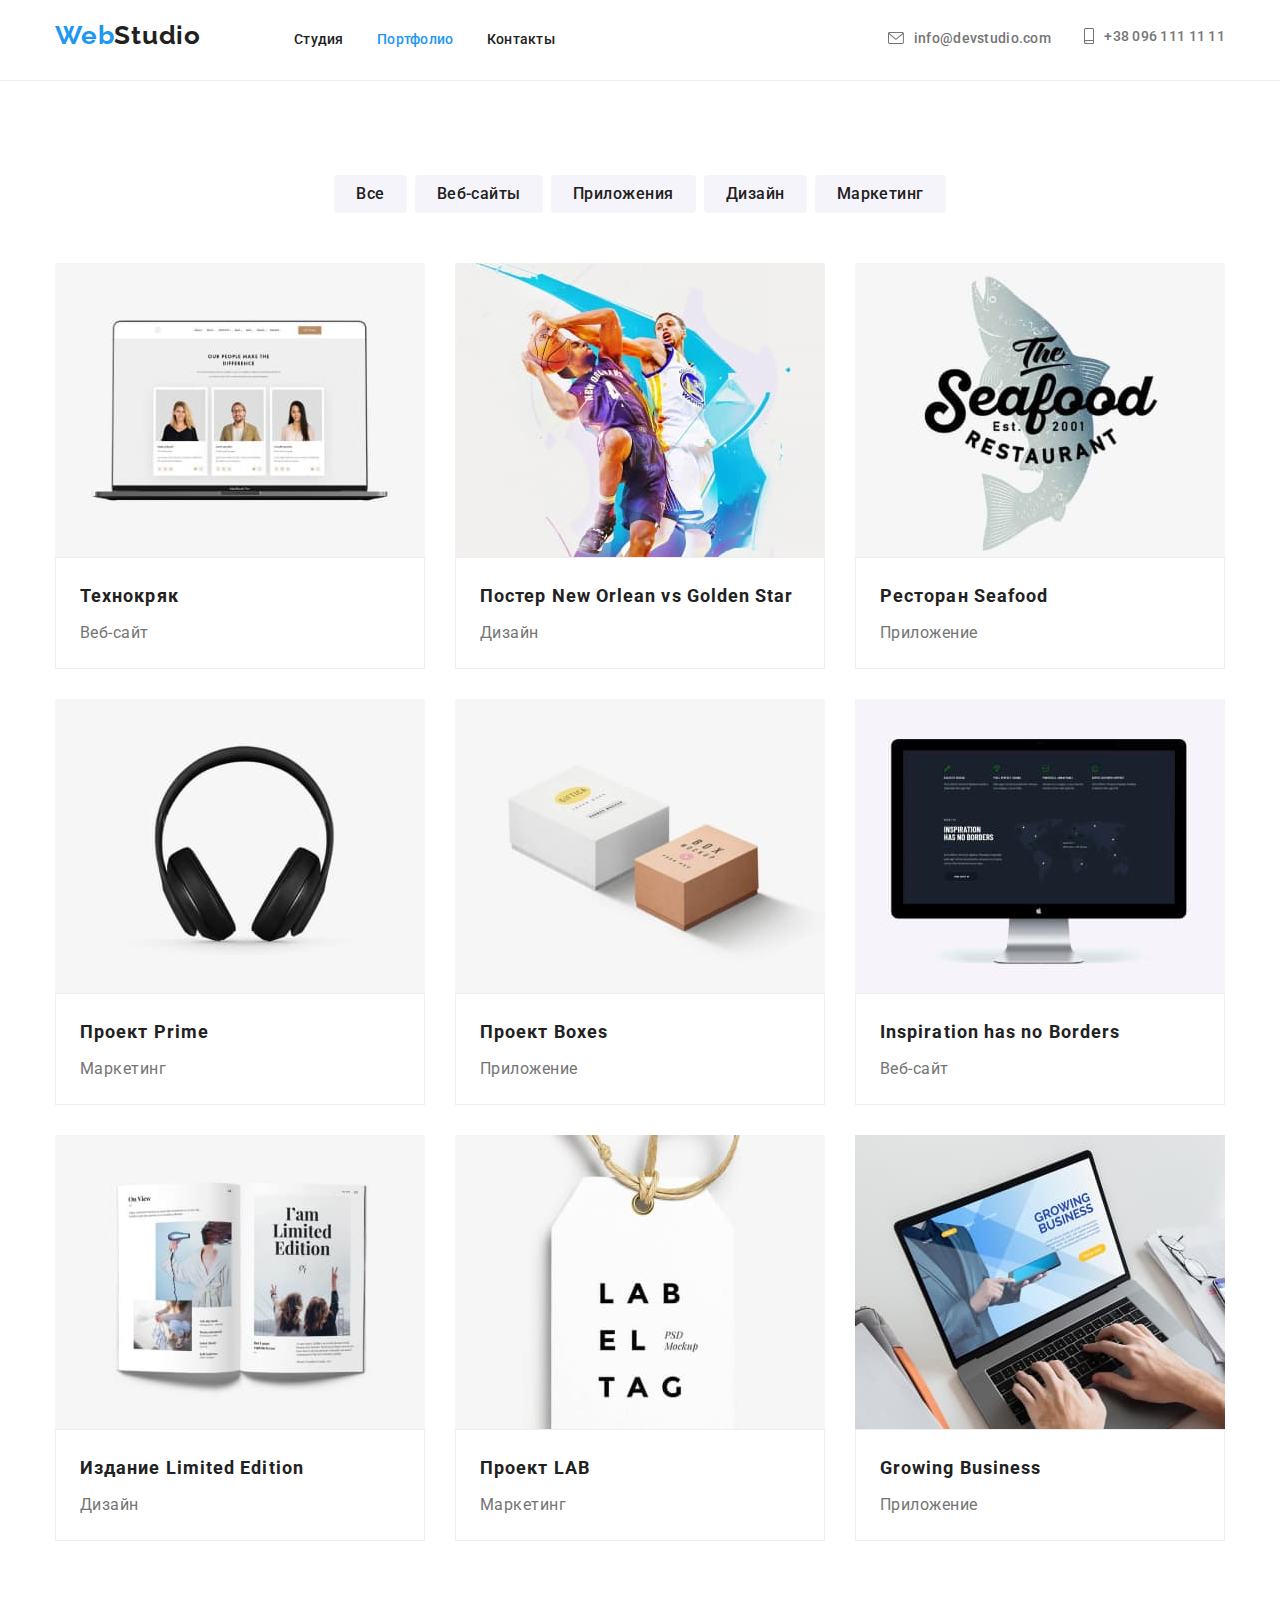
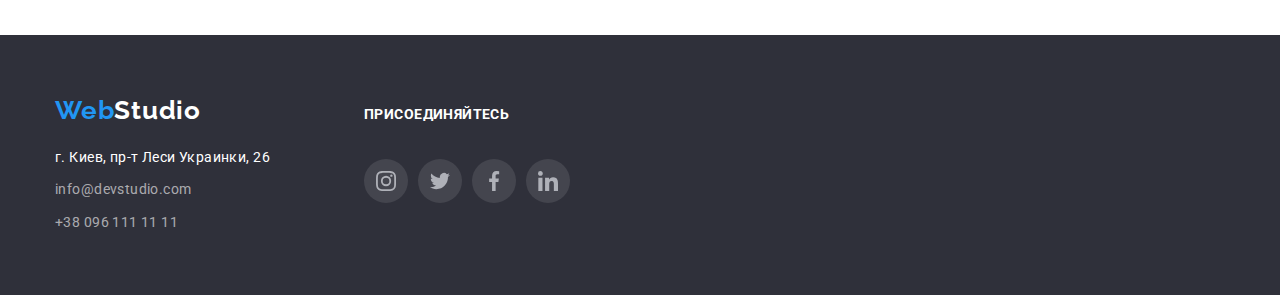
==== portfolio.html @ 9ea5a052 "Виконання дз" ====
<!DOCTYPE html>
<html lang="ru">

<head>
    <meta charset="UTF-8">
    <meta http-equiv="X-UA-Compatible" content="IE=edge">
    <meta name="viewport" content="width=device-width, initial-scale=1.0">
    <title>Портфолио</title>
    <link rel="preconnect" href="https://fonts.googleapis.com">
    <link rel="preconnect" href="https://fonts.gstatic.com" crossorigin>
    <link href="https://fonts.googleapis.com/css2?family=Raleway:wght@700&family=Roboto:wght@400;500;700;900&display=swap"
        rel="stylesheet">
<link rel="stylesheet" href="https://cdnjs.cloudflare.com/ajax/libs/modern-normalize/1.0.0/modern-normalize.min.css">
    <link rel="stylesheet" href="css/styles.css">
</head>

<body>
    <!--Шапка-->
<header>
    <div class="container container-1">
        <a href="" class="logo" lang="en">Web<span class="logo-color">Studio</span></a>
        <nav>
            <ul class="list-nav">
                <li class="position"><a href="./index.html" class="link ">Студия</a></li>
                <li class="position"><a href="./portfolio.html" class="link active-page">Портфолио</a> </li>
                <li class="position"><a href="" class="link">Контакты</a></li>
            </ul>
        </nav>
        <ul class="contacts">
            <li class="position">
                <a href="mailto:info@devstudio.com" class="contact-link"> <svg class="click" width="16" height="12">
                        <use href="images/icons.svg/contacts.svg#icon-envelope"></use>
                    </svg>info@devstudio.com</a>
            </li>
            <li class="position">
                </a>
                <a href="tel:+380961111111" class="contact-link"> <svg class="click" width="10" height="16">
                        <use href="images/icons.svg/contacts.svg#icon-smartphone"></use>
                    </svg>+38 096 111 11 11</a>
            </li>
        </ul>
    </div>
</header>
    <main>
        <section class="section"><div class="container">
            <ul class="portfolio-list" >
                <li  class="portfolio"><button type="button" class="buttons">Все</button></li>
                <li  class="portfolio"><button type="button" class="buttons">Веб-сайты</button></li>
                <li  class="portfolio"><button type="button" class="buttons">Приложения</button></li>
                <li  class="portfolio"><button type="button" class="buttons">Дизайн</button></li>
                <li  class="portfolio"><button type="button" class="buttons">Маркетинг</button></li>
            </ul>
            <ul class="picture-list">
                    <li class="work-list"><a href="" class="work"><img src="images/project-1.jpg" alt="picture" width="370">
                        <div class="element"><h3 class="work-name">Технокряк</h3>
                        <p class="title">Веб-сайт</p></div></a></li>
                    <li  class="work-list"><a href="" class="work"> <img src="images/project-2.jpg" alt="picture"  width="370">
                        <div class="element"><h3 class="work-name">Постер New Orlean vs Golden Star</h3>
                         <p class="title">Дизайн</p></div></a> </li>
                    <li  class="work-list"><a href="" class="work"> <img src="images/project-3.jpg" alt="picture"  width="370">  
                        <div class="element"><h3 class="work-name">Ресторан Seafood</h3>
                         <p class="title">Приложение</p></div></a> </li>
                    <li  class="work-list"><a href="" class="work"> <img src="images/project-4.jpg" alt="picture"  width="370">
                        <div class="element"><h3 class="work-name">Проект Prime</h3>
                         <p class="title">Маркетинг</p></div></a> </li>
                    <li  class="work-list"><a href="" class="work"> <img src="images/project-5.jpg" alt="picture"  width="370">
                        <div class="element"><h3 class="work-name">Проект Boxes</h3>
                         <p class="title">Приложение</p></div></a> </li>
                    <li  class="work-list"><a href="" class="work"> <img src="images/project-6.jpg" alt="picture"  width="370">
                        <div class="element"><h3 class="work-name">Inspiration has no Borders </h3>
                         <p class="title">Веб-сайт</p></div></a> </li>
                    <li  class="work-list"><a href="" class="work"> <img src="images/project-7.jpg" alt="picture"  width="370">
                        <div class="element"><h3 class="work-name">Издание Limited Edition</h3>
                         <p class="title">Дизайн</p></div></a> </li>
                    <li  class="work-list"><a href="" class="work"> <img src="images/project-8.jpg" alt="picture"  width="370">
                        <div class="element"><h3 class="work-name">Проект LAB</h3>
                         <p class="title">Маркетинг</p></div></a></li>
                    <li  class="work-list"><a href="" class="work"> <img src="images/project-9.jpg" alt="picture"  width="370">
                        <div class="element"><h3 class="work-name">Growing Business</h3>
                         <p class="title">Приложение</p></div></a></li>
            </ul></div>
    </main>
        </section>

<footer class="footer">
    <div class="container container-1">
        <div><a href="" class="logo" lang="en">Web<span class="logo-colors">Studio</span></a>
            <address class="address">
                г. Киев, пр-т Леси Украинки, 26
                <ul class="address-nav">
                    <li><a href="mailto:info@devstudio.com" class="contact-links ">info@devstudio.com</a></li>
                    <li class="imail"><a href="tel:+380961111111" class="contact-links">+38 096 111 11 11</a></li>
                </ul>
            </address>
        </div>
        <section class="block-footer">
            <p class="welcome">присоединяйтесь</p>
            <ul class="social-list">
                <li class="social"><a href="#" class="masters" aria-label="instagram">
                        <svg class="icons" width="20" height="20">
                            <use href="./images/icons.svg/sprite.svg#instagram" class="instagram"></use>
                        </svg></a>
                </li>
                <li class="social"><a href="#" class="masters" aria-label=" twitter">
                        <svg class="icons" width="20" height="20">
                            <use href="./images/icons.svg/sprite.svg#twitter" class=" twitter"></use>
                        </svg></a>
                </li>
                <li class="social"><a href="#" class="masters" aria-label="facebook">
                        <svg class="icons" width="20" height="20">
                            <use href="./images/icons.svg/sprite.svg#facebook" class="facebook"></use>
                        </svg></a>
                </li>
                <li class="social"><a href="#" class="masters" aria-label="linkedin">
                        <svg class="icons" width="20" height="20">
                            <use href="./images/icons.svg/sprite.svg#linkedin" class="linkedin"></use>
                        </svg></a>
                </li>
            </ul>
        </section>
    </div>

</footer>

</body>

</html>
---- css/styles.css ----
/*Cтили для index.html i portfolio.html*/
:root {
  --title-text-color: #212121;
  --primary-text-color: #757575;
  --accent-color: #2196f3;
  --primary-white-color: #ffffff;
}

body {
  font-family: 'Roboto', sans-serif;
  color: var(--title-text-color);
  background: var(--title-white-color);
}
ul {
  list-style: none;
}

ul,
h1,
h2,
h3,
h4,
h5,
h6,
p {
  margin: 0;
  padding-left: 0;
}
a {
  text-decoration: none;
}
.logo {
  font-family: Raleway, sans-serif;
  font-weight: 700;
  font-size: 26px;
  line-height: 1.19;
  letter-spacing: 0.03em;
  color: var(--accent-color);
  margin-right: 93px;
}

.logo-color {
  color: var(--title-text-color);
}
.link {
  display: block;
  padding-top: 32px;
  padding-bottom: 32px;
}
.list-nav,
.link {
  font-size: 14px;
  font-weight: 500;
  line-height: 1.14;
  letter-spacing: 0.02em;
  color: var(--title-text-color);
}

.active-page {
  color: var(--accent-color);
}
.contacts {
  font-size: 14px;
  font-weight: 500;
  line-height: 1.17;
  letter-spacing: 0.02em;
  margin-left: auto;
}

.contact-link {
  display: flex;
  align-items: center;
  color: var(--primary-text-color);
}
.click {
  margin-right: 10px;
  fill: currentColor;
}

.contact-click:hover .click,
.contact-click:focus .click {
  fill: var(--accent-color);
}

.contact-link:hover,
.contact-link:focus {
  color: var(--accent-color);
}
.link:hover,
.logo:hover,
.logo-color:hover {
  color: var(--accent-color);
}
.mail-icon {
  width: 16px;
  height: 12px;
  margin-right: 10px;
  fill: var(--primary-text-color);
}
.link:focus,
.logo:focus,
.logo-color:focus {
  color: var(--primary-white-color);
}
/*Главный контент*/
.main {
  padding-bottom: 200px;
  padding-top: 200px;
  text-align: center;
  background: #2f303a;
}
.overlay {
  background-image: linear-gradient(rgba(47, 48, 58, 0.4), rgba(47, 48, 58, 0.4)),
    url(../images/Img.jpg);
  max-width: 1600px;
  background-repeat: no-repeat;
  background-position: center;
  background-size: cover;
  margin-left: auto;
  margin-right: auto;
}
.main-title {
  font-weight: 900;
  font-size: 44px;
  line-height: 1.36;
  letter-spacing: 0.06em;
  text-transform: uppercase;
  color: var(--primary-white-color);
  margin-bottom: 30px;
}
.button {
  font-size: 16px;
  line-height: 1.87;
  font-weight: 700;
  display: inline-block;
  align-items: center;
  text-align: center;
  letter-spacing: 0.06em;
  color: #ffffff;
  box-shadow: 0px 4px 4px rgba(0, 0, 0, 0.15);
  border-radius: 4px;
  background: #2196f3;
  margin-right: auto;
  margin-left: auto;
}

.button:hover {
  background: #188ce8;
}
.button:focus {
  color: var(--accent-color);
  background: var(--primary-white-color);
}

/*Особенности*/
.features-list {
  display: flex;
}

.features {
  padding-bottom: 94px;
}
.feature {
  font-weight: 700;
  line-height: 1.14;
  text-transform: uppercase;
  color: var(--title-text-color);
  font-size: 14px;
  letter-spacing: 0.03em;
  text-transform: uppercase;
  margin-bottom: 10px;
}

.feature-text {
  line-height: 1.71;
  font-size: 14px;
  letter-spacing: 0.03em;
  color: var(--primary-text-color);
  margin: 0px;
}

/*Деятельность-команда*/
.section {
  padding-bottom: 94px;
  padding-top: 94px;
}
.sections {
  background: #f5f4fa;
  padding-bottom: 94px;
  padding-top: 94px;
}
.list {
  font-weight: 700;
  font-size: 36px;
  line-height: 1.67;
  text-align: center;
  letter-spacing: 0.03em;
  color: var(--title-text-color);
  margin-bottom: 50px;
}
.team {
  line-height: 1.19;
  text-align: center;
  letter-spacing: 0.03em;
  color: #212121;
  background: var(--primary-white-color);
  width: 270px;
  display: inline-block;
  justify-content: center;
  margin-right: 30px;
  box-shadow: 0px 1px 3px rgba(0, 0, 0, 0.12), 0px 1px 1px rgba(0, 0, 0, 0.14),
    0px 2px 1px rgba(0, 0, 0, 0.2);
}
.team:last-child {
  margin-right: 0px;
}

.team-name {
  box-shadow: 0px 1px 3px rgba(0, 0, 0, 0.12), 0px 1px 1px rgba(0, 0, 0, 0.14),
    0px 2px 1px rgba(0, 0, 0, 0.2);
  padding: 30px 32px;
  border: 1px solid #eeeeee;
  border-top: 0;
  border-radius: 0px 0px 4px 4px;
}
.person {
  font-size: 16px;
  font-weight: 500;
  margin-bottom: 10px;
}
.team-member {
  font-weight: 400;
  color: var(--primary-text-color);
  margin-bottom: 16px;
}
.footer {
  color: var(--primary-white-color);
  background: #2f303a;
  padding-top: 60px;
  padding-bottom: 60px;
}
.contact-links {
  color: rgba(255, 255, 255, 0.6);
}
.logo-colors {
  color: var(--primary-white-color);
}
.address {
  font-style: normal;
  font-size: 14px;
  line-height: 1.71;
  letter-spacing: 0.03em;
  margin-top: 20px;
}
.address-nav {
  margin-left: auto;
  margin-top: 9px;
}
.imail {
  margin-top: 9px;
}
/*Портфолио*/
.buttons {
  font-weight: 500;
  font-size: 16px;
  line-height: 1.62;
  text-align: center;
  letter-spacing: 0.03em;
  color: var(--title-text-color);
  background: #f5f4fa;
  border-radius: 4px;
  cursor: pointer;
  border: none;
  padding: 6px 22px 6px 22px;
}
.buttons:hover {
  color: var(--primary-white-color);
  background: var(--accent-color);
  box-shadow: 0px 3px 1px rgba(0, 0, 0, 0.1), 0px 1px 2px rgba(0, 0, 0, 0.08),
    0px 2px 2px rgba(0, 0, 0, 0.12);
  border-radius: 4px;
}
.buttons:focus {
  color: var(--title-text-color);
  box-shadow: 0px 3px 1px rgba(0, 0, 0, 0.1), 0px 1px 2px rgba(0, 0, 0, 0.08),
    0px 2px 2px rgba(0, 0, 0, 0.12);
  border-radius: 4px;
  background: var(--accent-color);
}

.work {
  background: var(--primary-white-color);
}

.icon {
  width: 16px;
  height: 12px;
  margin-right: 10px;
  fill: var(--primary-text-color);
  background-size: contain;
  content: '';
}

.work-name {
  font-weight: 700;
  font-size: 18px;
  line-height: 2;
  letter-spacing: 0.06em;
  color: var(--title-text-color);
  margin-bottom: 4px;
}
.title {
  font-size: 16px;
  line-height: 1.87;
  letter-spacing: 0.03em;
  color: var(--primary-text-color);
  width: 322px;
}
img {
  display: block;
  max-width: 100%;
  height: auto;
}
header {
  border-bottom: 1px solid #ececec;
}
.container {
  width: 1200px;
  margin: 0 auto;
  padding-left: 15px;
  padding-right: 15px;
}
.container-1 {
  display: flex;
  align-items: baseline;
}
.position {
  display: inline-flex;
  margin-right: 30px;
}
.position:last-child {
  margin-right: 0;
}
.list-item {
  width: 270px;
  margin-right: 30px;
}
.social-list {
  width: 206px;
  height: 44px;
  margin-left: auto;
  margin-right: auto;
}
.master {
  display: flex;
  width: 44px;
  height: 44px;
  border-radius: 50%;
  justify-content: center;
  align-items: center;
  background-color: var(--primary-white-color);
}
.icons {
  fill: #afb1b8;
}
.master:hover,
.master:focus {
  background-color: var(--accent-color);
}
.master:hover .icons,
.master:focus .icons {
  fill: var(--primary-white-color);
}

.instagram {
  width: 20px;
  height: 20px;
  justify-content: center;
}
.twitter {
  width: 20px;
  height: 20px;
  justify-content: center;
}
.linkedin {
  justify-content: center;
  width: 20px;
  height: 20px;
}
.facebook {
  justify-content: center;
  width: 20px;
  height: 20px;
}

.social-list {
  display: flex;
  justify-content: center;
}
.social-list li:not(:last-child) {
  margin-right: 10px;
}
.list-item:last-child {
  margin-right: 0px;
}
.list-img {
  margin-right: 30px;
}

.list-img:last-child {
  margin-right: 0px;
}

.team:first-child {
  margin-left: 0px;
}
.team:last-child {
  margin-right: 0px;
}
.team-block {
  padding: 0%;
  margin: 0px;
  display: inline-flex;
}
.portfolio {
  margin-right: 8px;
}
.portfolio:last-child {
  margin-right: 0px;
}

.portfolio-list {
  display: flex;
  margin-bottom: 50px;
  justify-content: center;
}
.picture-list {
  display: flex;
  flex-wrap: wrap;
}
.work-list {
  width: 370px;
}

.picture-list > .work-list {
  margin: 0 30px 30px 0;
}

.work-list:nth-child(3n) {
  margin-right: 0px;
}

.work-list:nth-child(n + 7) {
  margin-bottom: 0px;
}
.welcome {
  font-weight: 700;
  font-size: 14px;
  line-height: 1.14;
  letter-spacing: 0.03em;
  text-transform: uppercase;
  color: #ffffff;
  margin-bottom: 36px;
}
.block-footer {
  display: flex;
  justify-content: center;
  flex-direction: column;
  width: 206px;
  margin-left: 70px;
}
.masters {
  display: flex;
  width: 44px;
  height: 44px;
  border-radius: 50%;
  justify-content: center;
  align-items: center;
  background-color: rgba(255, 255, 255, 0.1);
}
.masters:hover,
.masters:focus {
  background-color: var(--accent-color);
}
.masters:hover .icons,
.masters:focus .icons {
  fill: var(--primary-white-color);
}
.client {
  display: flex;
  width: 170px;
  height: 92px;
  justify-content: center;
  align-items: center;
  background-color: var(--primary-white-color);
  border: 1px solid #afb1b8;
  box-sizing: border-box;
  border-radius: 4px;
}
.client-list {
  display: flex;
  justify-content: center;
  margin-left: auto;
  margin-right: auto;
}
.client-link {
  margin-right: 30px;
}
.client-link:last-child {
  margin-right: 0px;
}
.icon-client {
  display: flex;
  justify-content: center;
  align-content: center;
  width: 106px;
  height: 60px;
  fill: #afb1b8;
}

.client:hover,
.client:focus {
  border-color: var(--accent-color);
}

.client:hover .icon-client,
.client:focus .icon-client {
  fill: var(--accent-color);
}

.item {
  display: flex;
  align-items: center;
  justify-content: center;
  height: 120px;
  background-color: #f5f4fa;
  margin-bottom: 30px;
}

.element {
  padding: 20px 24px;
  border: 1px solid #eeeeee;
}
.work-list:hover,
.work-list:focus {
  box-shadow: 0px 1px 1px rgba(0, 0, 0, 0.12), 0px 4px 4px rgba(0, 0, 0, 0.06),
    1px 4px 6px rgba(0, 0, 0, 0.16);
}
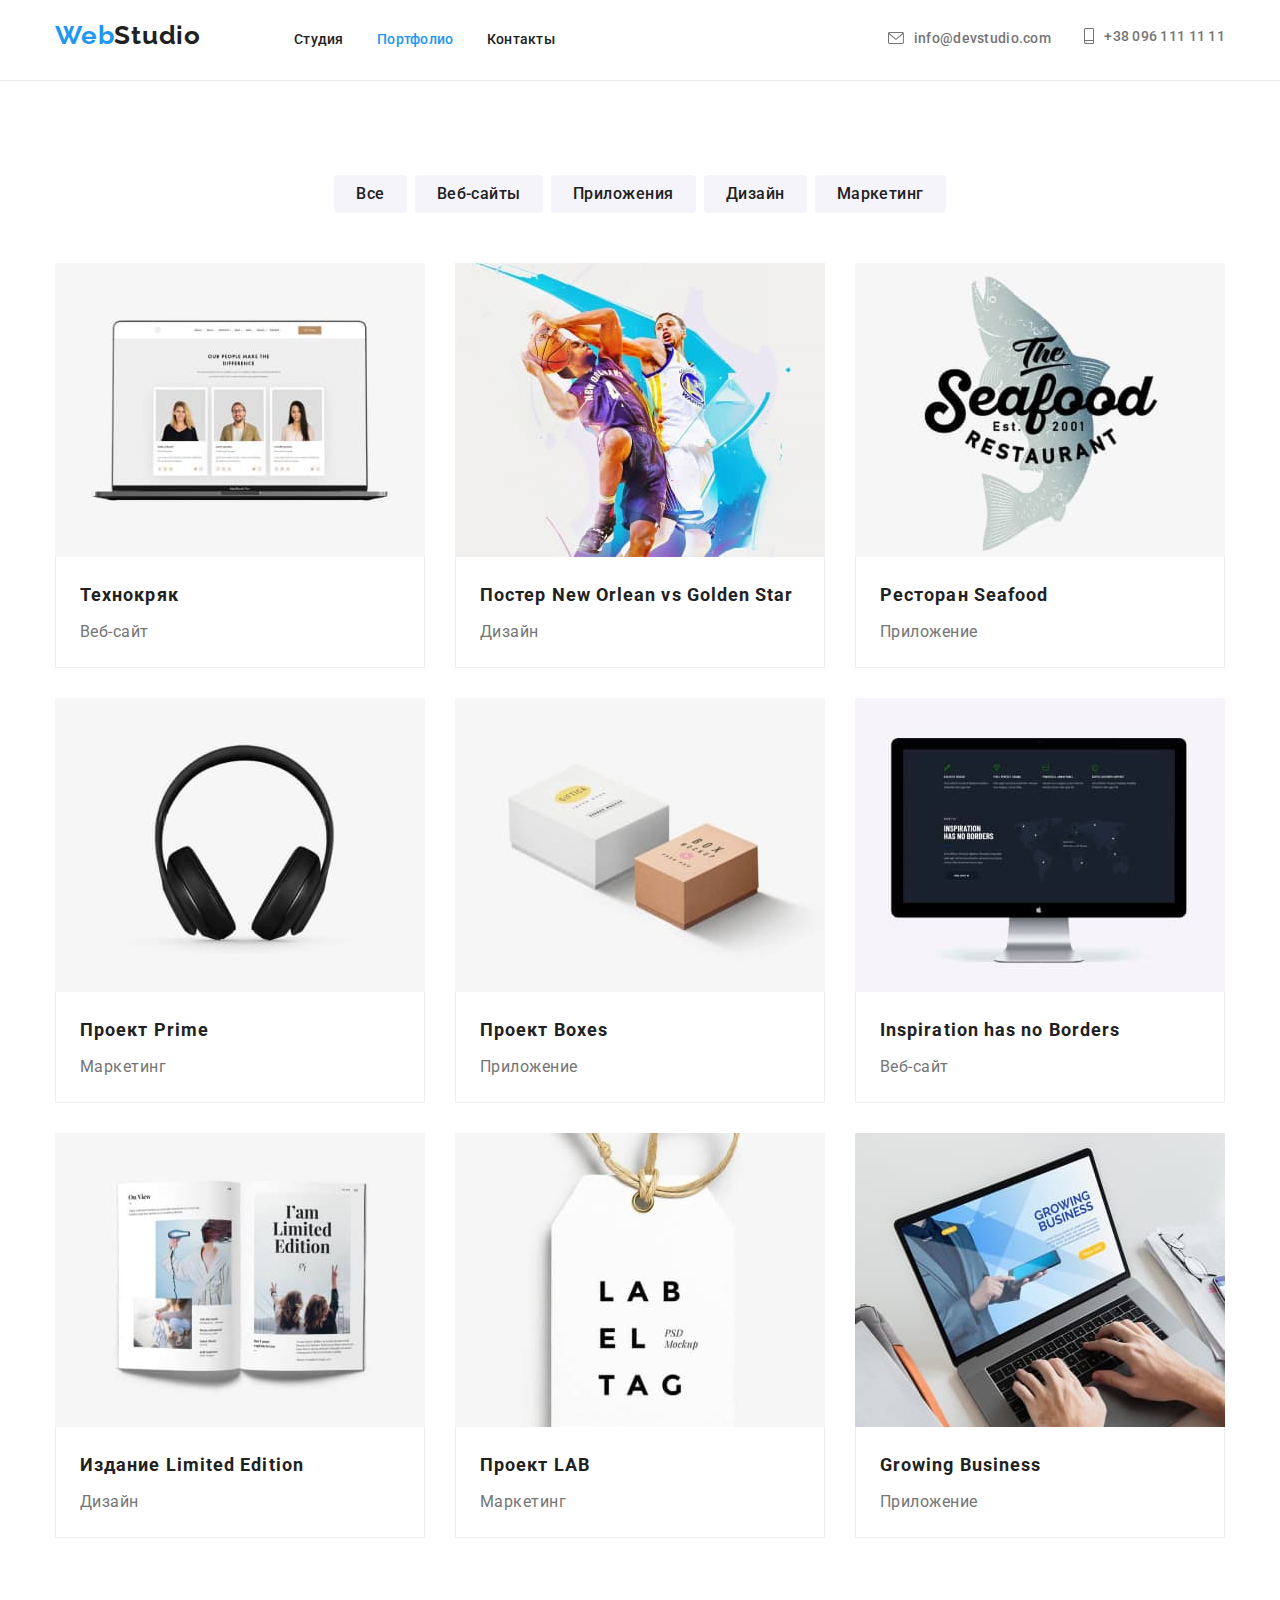
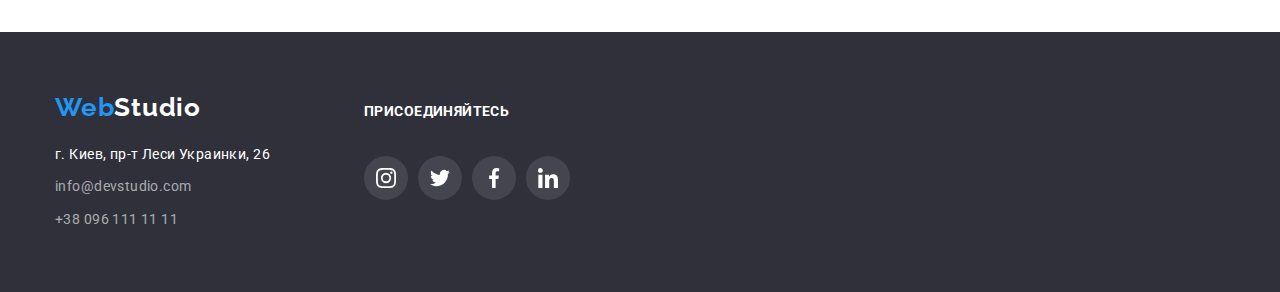
==== commit 827447ca: "Внесення правок" ====
--- a/portfolio.html
+++ b/portfolio.html
@@ -93,7 +93,7 @@
                 </ul>
             </address>
         </div>
-        <section class="block-footer">
+        <div class="block-footer">
             <p class="welcome">присоединяйтесь</p>
             <ul class="social-list">
                 <li class="social"><a href="#" class="masters" aria-label="instagram">
@@ -117,7 +117,7 @@
                         </svg></a>
                 </li>
             </ul>
-        </section>
+        </div>
     </div>
 
 </footer>
--- a/css/styles.css
+++ b/css/styles.css
@@ -291,7 +291,34 @@
 .work {
   background: var(--primary-white-color);
 }
-
+.work-list:hover,
+.work-list:focus {
+  box-shadow: 0px 1px 1px rgba(0, 0, 0, 0.12), 0px 4px 4px rgba(0, 0, 0, 0.06),
+    1px 4px 6px rgba(0, 0, 0, 0.16);
+}
+.work-list {
+  width: 370px;
+}
+.picture-list > .work-list {
+  margin: 0 30px 30px 0;
+}
+
+.work-list:nth-child(3n) {
+  margin-right: 0px;
+}
+
+.work-list:nth-child(n + 7) {
+  margin-bottom: 0px;
+}
+
+.work-name {
+  font-weight: 700;
+  font-size: 18px;
+  line-height: 2;
+  letter-spacing: 0.06em;
+  color: var(--title-text-color);
+  margin-bottom: 4px;
+}
 .icon {
   width: 16px;
   height: 12px;
@@ -301,14 +328,6 @@
   content: '';
 }
 
-.work-name {
-  font-weight: 700;
-  font-size: 18px;
-  line-height: 2;
-  letter-spacing: 0.06em;
-  color: var(--title-text-color);
-  margin-bottom: 4px;
-}
 .title {
   font-size: 16px;
   line-height: 1.87;
@@ -361,7 +380,7 @@
   background-color: var(--primary-white-color);
 }
 .icons {
-  fill: #afb1b8;
+  fill: var(--primary-white-color);
 }
 .master:hover,
 .master:focus {
@@ -438,21 +457,7 @@
   display: flex;
   flex-wrap: wrap;
 }
-.work-list {
-  width: 370px;
-}
-
-.picture-list > .work-list {
-  margin: 0 30px 30px 0;
-}
-
-.work-list:nth-child(3n) {
-  margin-right: 0px;
-}
-
-.work-list:nth-child(n + 7) {
-  margin-bottom: 0px;
-}
+
 .welcome {
   font-weight: 700;
   font-size: 14px;
@@ -540,9 +545,5 @@
 .element {
   padding: 20px 24px;
   border: 1px solid #eeeeee;
-}
-.work-list:hover,
-.work-list:focus {
-  box-shadow: 0px 1px 1px rgba(0, 0, 0, 0.12), 0px 4px 4px rgba(0, 0, 0, 0.06),
-    1px 4px 6px rgba(0, 0, 0, 0.16);
-}
+  border-top: 0px;
+}
